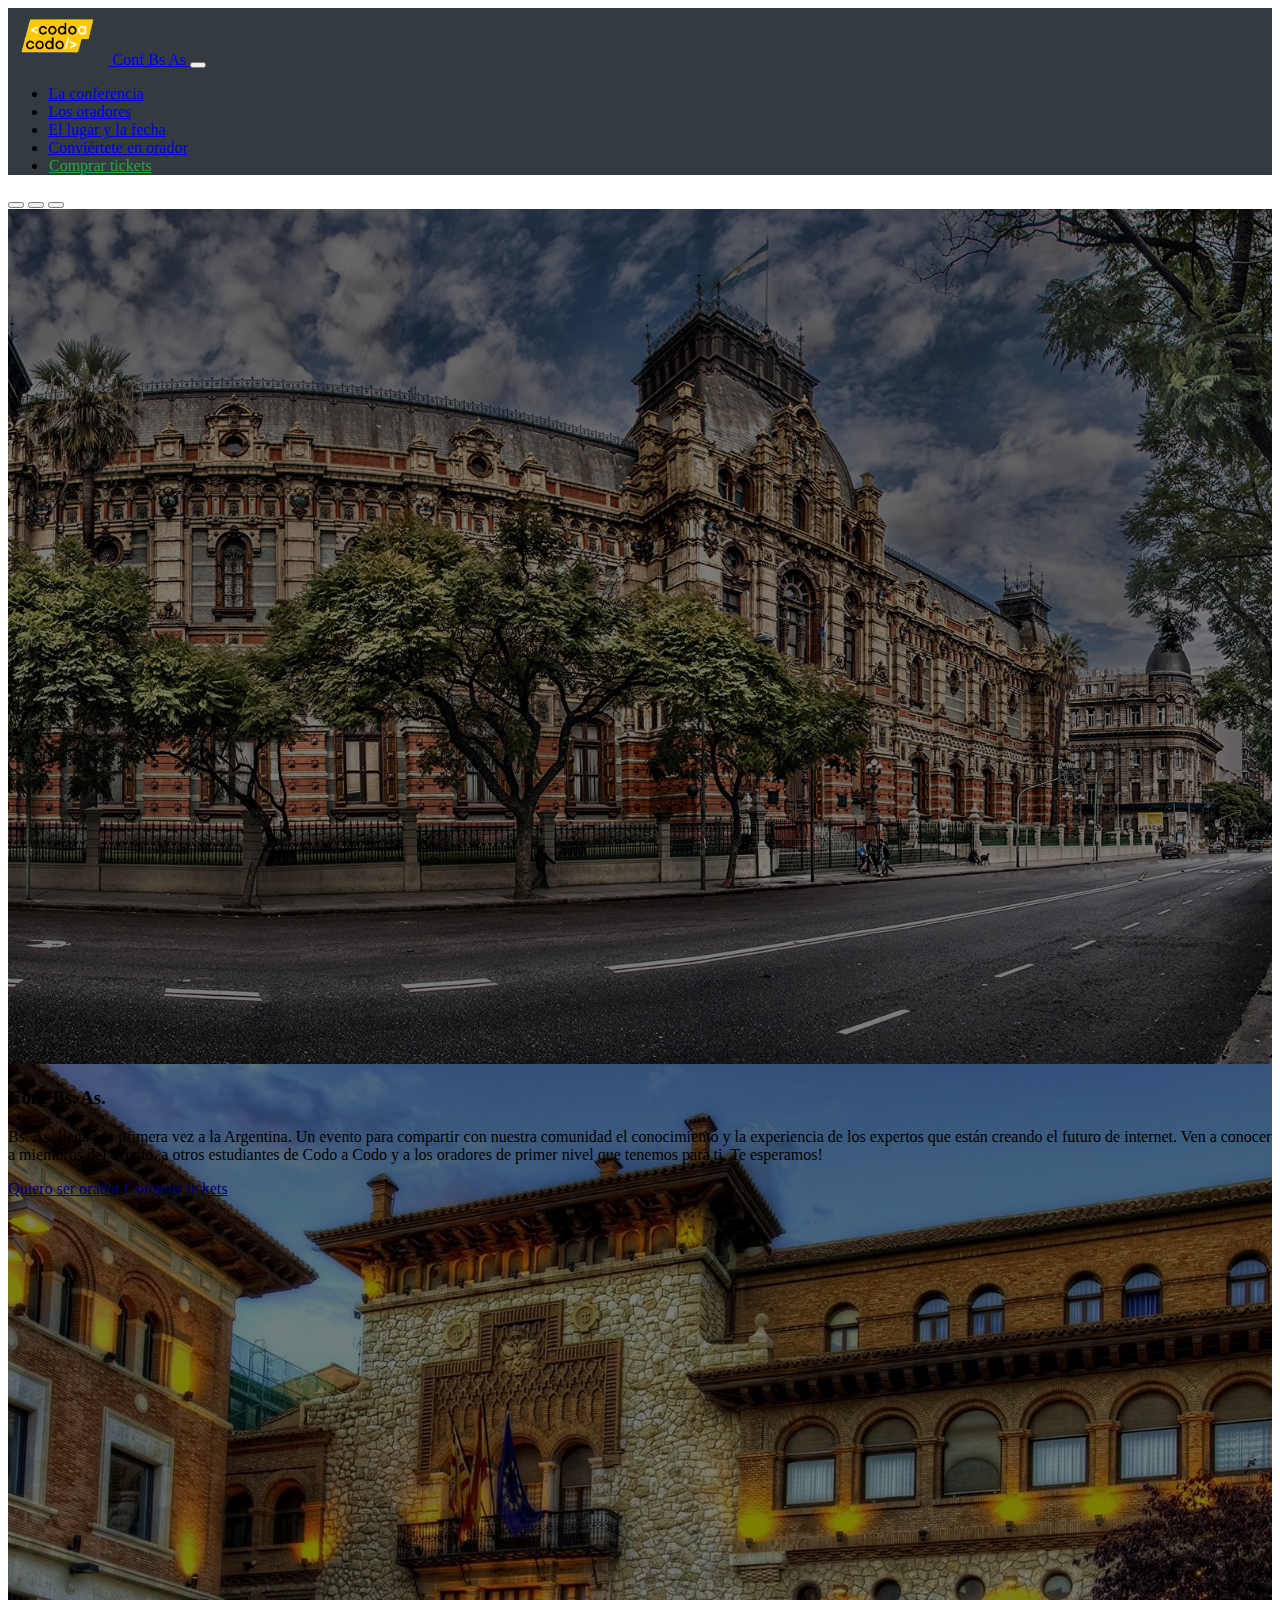
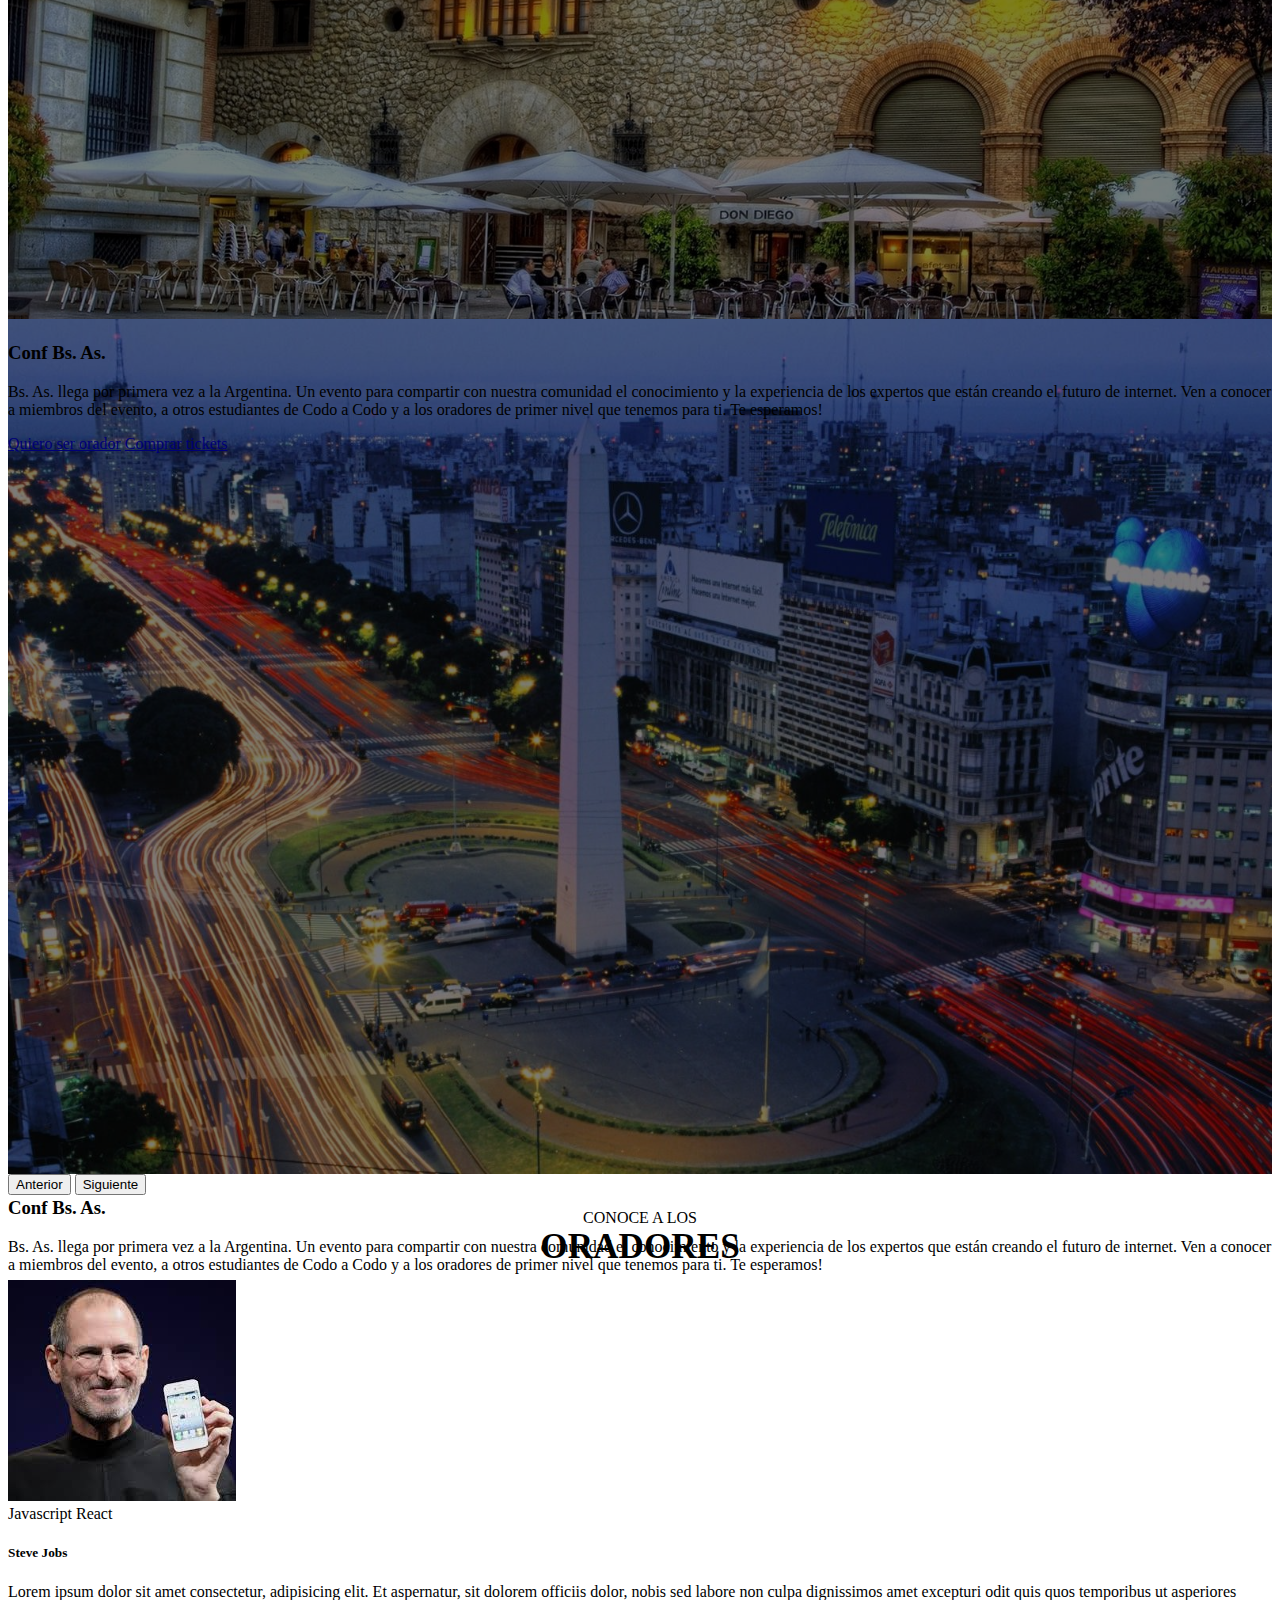
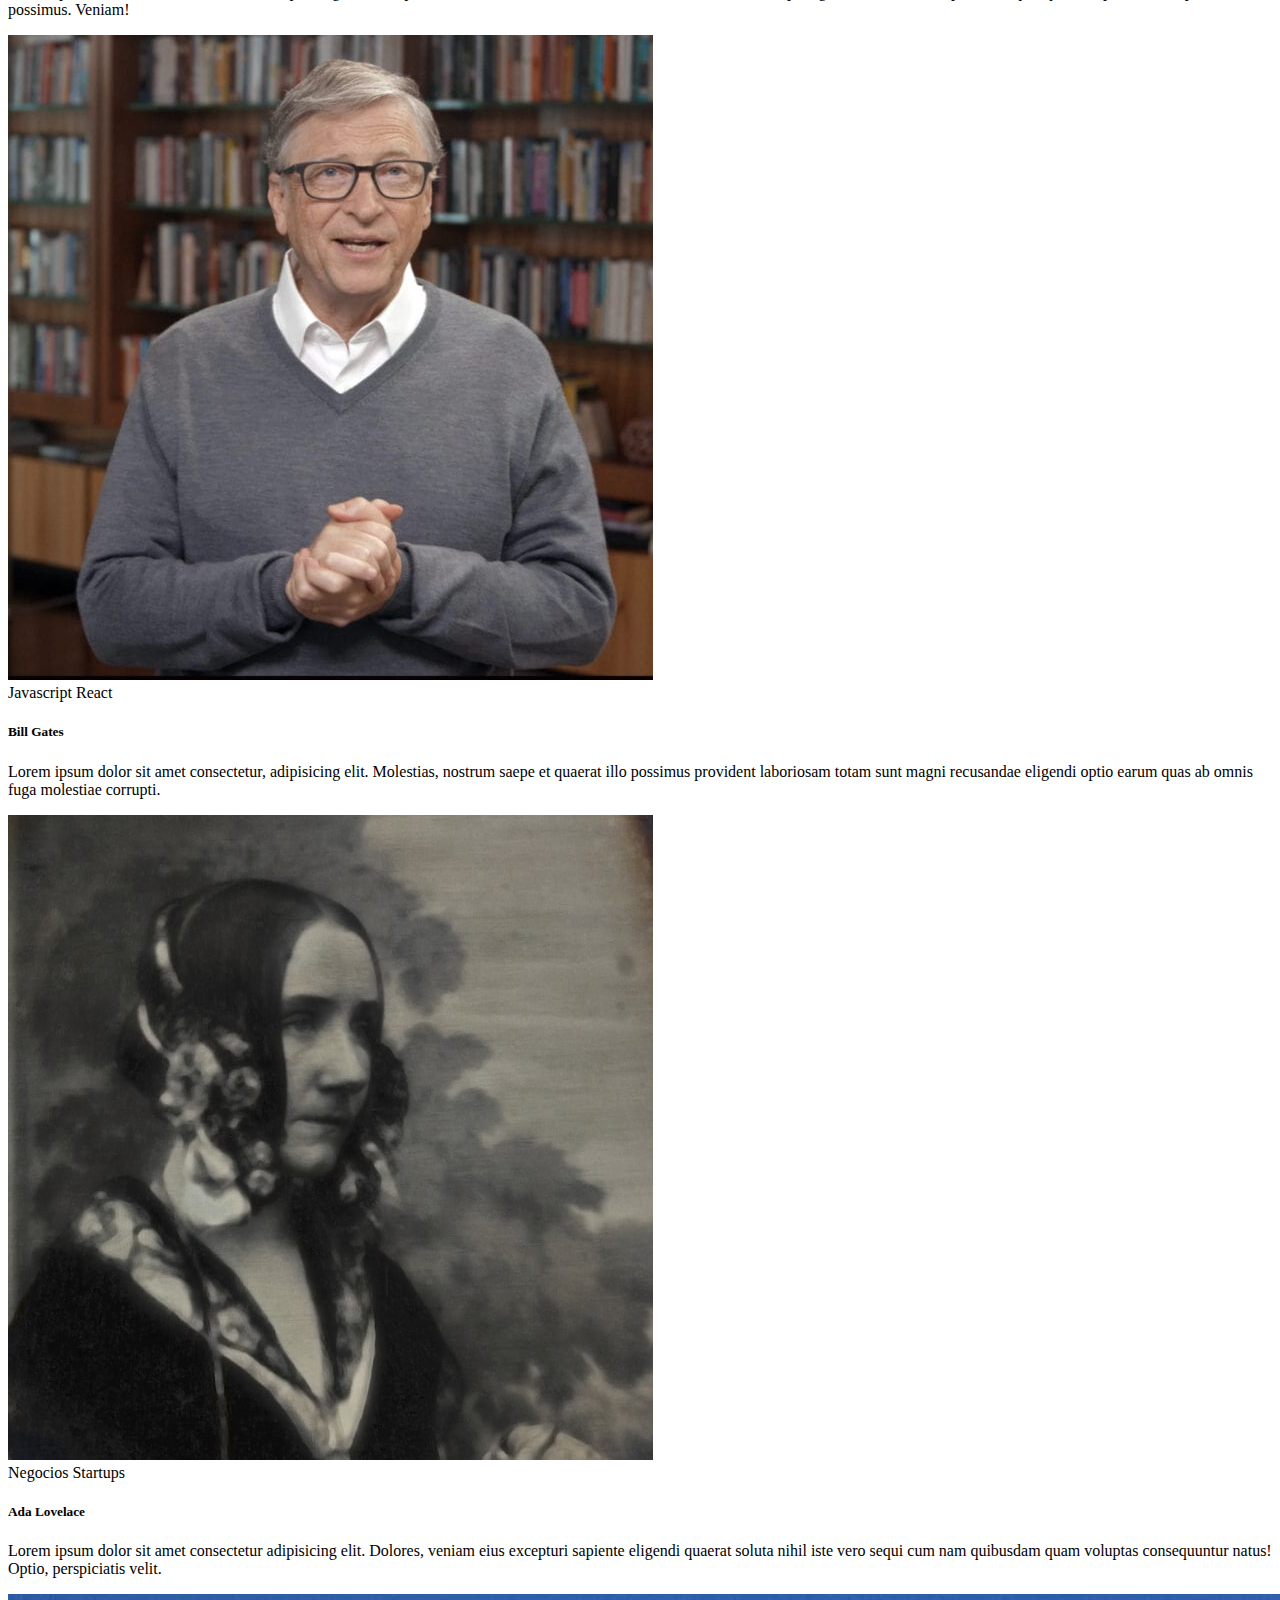
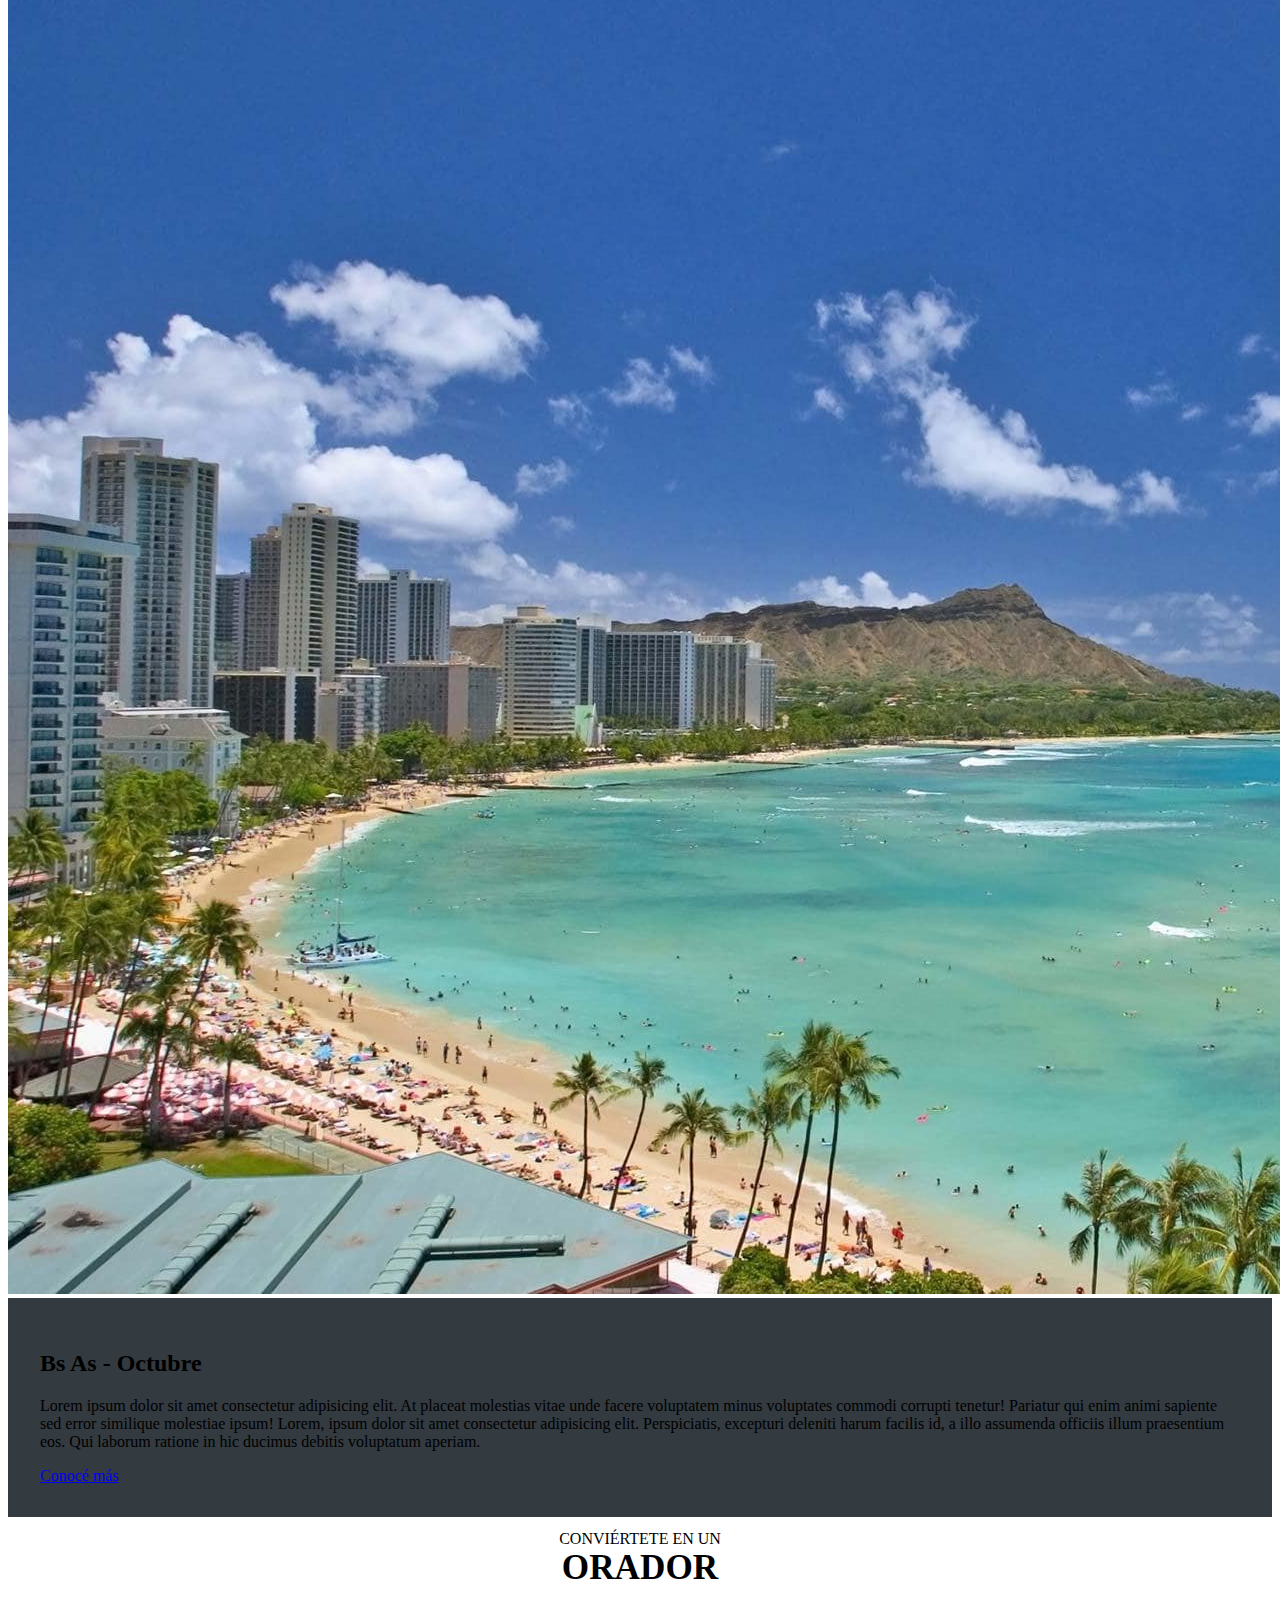
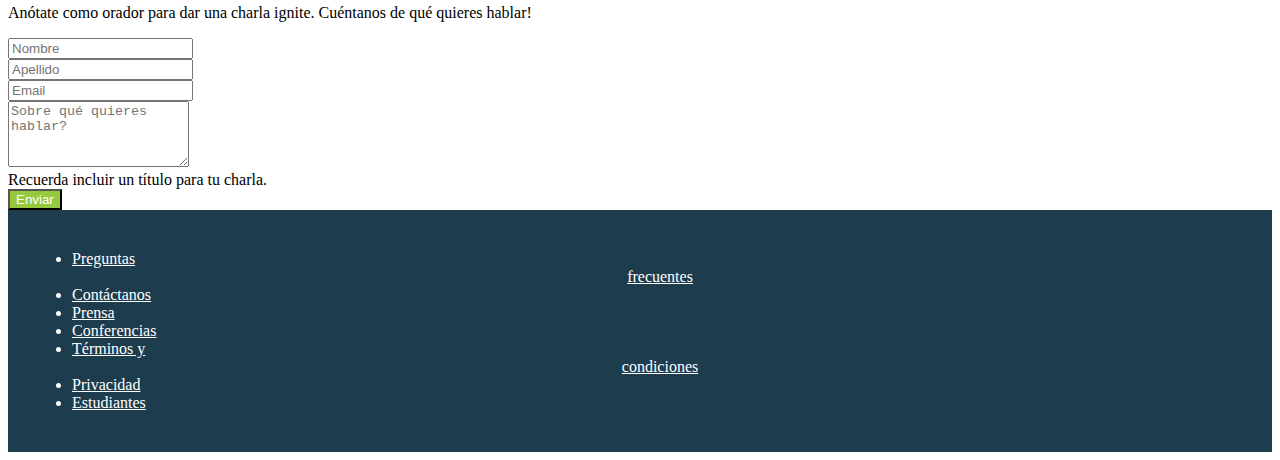
==== index.html @ 6dbdef57 "Version 1" ====
<!doctype html>
<html lang="es">

<head>
  <meta charset="utf-8">
  <meta name="viewport" content="width=device-width, initial-scale=1">

  <link href="../bootstrap-5.1.3-dist/css/bootstrap.min.css" rel="stylesheet" >
  <link rel="stylesheet" href="css/estilos-propios.css">
  <link rel="stylesheet" href="css/estilos.css">
  <link rel="shortcut icon" href="./img/codoacodo-min.png" type="image/x-icon">

  <title>Trabajo Integrador</title>
</head>
<body>

<header>
    <nav class="navbar navbar-dark bg-dark fixed-top navbar-expand-lg">
        <div class="container">
            <a class="navbar-brand" href="index.html">
                <img src="img/codoacodo-min.png" alt="Codo a Codo logo">
                Conf Bs As
            </a>
            <button class="navbar-toggler" type="button" data-bs-toggle="collapse"
                data-bs-target="#navbarSupportedContent" aria-controls="navbarSupportedContent" aria-expanded="false"
                aria-label="Toggle navigation">
                <span class="navbar-toggler-icon"></span>
            </button>
            <div class="collapse navbar-collapse justify-content-end" id="navbarSupportedContent">
                <ul class="navbar-nav mb-2 mb-lg-0">
                    <li class="nav-item">
                        <a class="nav-link active" aria-current="page" href="#">La conferencia</a>
                    </li>
                    <li class="nav-item">
                        <a class="nav-link" href="#oradores">Los oradores</a>
                    </li>
                    <li class="nav-item">
                        <a class="nav-link" href="#lugar">El lugar y la fecha</a>
                    </li>
                    <li class="nav-item">
                        <a class="nav-link" href="#form-orador">Conviértete en orador</a>
                    </li>
                    <li class="nav-item">
                        <a class="nav-link btn-compra-tickets" href="comprar-tickets.html">Comprar tickets</a>
                    </li>
                </ul>
            </div>
        </div>
    </nav>
</header>

<main>

    <div id="myCarousel" class="carousel slide mb-4" data-bs-ride="carousel">
        <div class="carousel-indicators">
            <button type="button" data-bs-target="#myCarousel" data-bs-slide-to="0" class="active" aria-current="true"
                aria-label="Slide 1"></button>
            <button type="button" data-bs-target="#myCarousel" data-bs-slide-to="1" aria-label="Slide 2"></button>
            <button type="button" data-bs-target="#myCarousel" data-bs-slide-to="2" aria-label="Slide 3"></button>
        </div>
        <div class="carousel-inner">
            <div class="carousel-item active bg-carousel-ba1">
                <svg class="bd-placeholder-img" width="100%" height="100%" xmlns="http://www.w3.org/2000/svg" aria-hidden="true" preserveAspectRatio="xMidYMid slice" focusable="false"><rect width="100%" height="100%" fill="#000"/></svg>
                <div class="container">
                    <div class="carousel-caption text-end pb-5">
                        <div class="row">
                            <div class="col-lg-8 offset-lg-6">
                                <h3>Conf Bs. As.</h3>
                                <p>Bs. As. llega por primera vez a la Argentina. Un evento para compartir con nuestra comunidad el conocimiento y la experiencia de los expertos que están creando el futuro de internet. Ven a conocer a miembros del evento, a otros estudiantes de Codo a Codo y a los oradores de primer nivel que tenemos para ti. Te esperamos!</p>
                                <p><a class="btn btn-outline-light mb-3" href="#form-orador">Quiero ser orador</a> <a class="btn btn-success ms-2 mb-3" href="comprar-tickets.html">Comprar tickets</a></p>
                            </div>
                        </div>
                    </div>
                </div>
            </div>
            <div class="carousel-item bg-carousel-ba2">
                <svg class="bd-placeholder-img" width="100%" height="100%" xmlns="http://www.w3.org/2000/svg" aria-hidden="true" preserveAspectRatio="xMidYMid slice" focusable="false"><rect width="100%" height="100%" fill="#000"/></svg>
                <div class="container">
                    <div class="carousel-caption text-end pb-5">
                        <div class="row">
                            <div class="col-lg-6 offset-lg-6">
                                <h3>Conf Bs. As.</h3>
                                <p>Bs. As. llega por primera vez a la Argentina. Un evento para compartir con nuestra comunidad el conocimiento y la experiencia de los expertos que están creando el futuro de internet. Ven a conocer a miembros del evento, a otros estudiantes de Codo a Codo y a los oradores de primer nivel que tenemos para ti. Te esperamos!</p>
                                <p><a class="btn btn-outline-light mb-3" href="#form-orador">Quiero ser orador</a> <a class="btn btn-success ms-2 mb-3" href="comprar-tickets.html">Comprar tickets</a></p>
                            </div>
                        </div>
                    </div>
                </div>
            </div>
            <div class="carousel-item bg-carousel-ba3">
                <svg class="bd-placeholder-img" width="100%" height="100%" xmlns="http://www.w3.org/2000/svg" aria-hidden="true" preserveAspectRatio="xMidYMid slice" focusable="false"><rect width="100%" height="100%" fill="#000"/></svg>
                <div class="container">
                    <div class="carousel-caption text-end pb-5">
                        <div class="row">
                            <div class="col-lg-6 offset-lg-6">
                                <h3>Conf Bs. As.</h3>
                                <p>Bs. As. llega por primera vez a la Argentina. Un evento para compartir con nuestra comunidad el conocimiento y la experiencia de los expertos que están creando el futuro de internet. Ven a conocer a miembros del evento, a otros estudiantes de Codo a Codo y a los oradores de primer nivel que tenemos para ti. Te esperamos!</p>
                                <p><a class="btn btn-outline-light mb-3" href="#form-orador">Quiero ser orador</a> <a class="btn btn-success ms-2 mb-3" href="comprar-tickets.html">Comprar tickets</a></p>
                            </div>
                        </div>
                    </div>
                </div>
            </div>
        </div>
        <button class="carousel-control-prev" type="button" data-bs-target="#myCarousel" data-bs-slide="prev">
            <span class="carousel-control-prev-icon" aria-hidden="true"></span>
            <span class="visually-hidden">Anterior</span>
        </button>
        <button class="carousel-control-next" type="button" data-bs-target="#myCarousel" data-bs-slide="next">
            <span class="carousel-control-next-icon" aria-hidden="true"></span>
            <span class="visually-hidden">Siguiente</span>
        </button>
    </div>

    <section class="container mb-4" id="oradores">
        <h2 class="titulo-gral">Conoce a los <span>oradores</span></h2>

        <div class="row justify-content-center">
            <div class="col-md-11">
                <div class="row row-cols-1 row-cols-md-3 g-4">
                    <div class="col">
                        <div class="card h-100">
                            <img src="img/steve-min.jpg" class="card-img-top" alt="...">
                            <div class="card-body">
                                <div class="mb-2">
                                    <span class="badge bg-warning text-dark">Javascript</span>
                                    <span class="badge bg-info">React</span>
                                </div>
                                <h5 class="card-title">Steve Jobs</h5>
                                <p class="card-text">Lorem ipsum dolor sit amet consectetur, adipisicing elit. Et aspernatur, sit dolorem officiis dolor, nobis sed labore non culpa dignissimos amet excepturi odit quis quos temporibus ut asperiores possimus. Veniam!</p>
                            </div>
                        </div>
                    </div>
                    <div class="col">
                        <div class="card h-100">
                            <img src="img/bill-min.jpg" class="card-img-top" alt="...">
                            <div class="card-body">
                                <div class="mb-2">
                                    <span class="badge bg-warning text-dark">Javascript</span>
                                    <span class="badge bg-info">React</span>
                                </div>
                                <h5 class="card-title">Bill Gates</h5>
                                <p class="card-text">Lorem ipsum dolor sit amet consectetur, adipisicing elit. Molestias, nostrum saepe et quaerat illo possimus provident laboriosam totam sunt magni recusandae eligendi optio earum quas ab omnis fuga molestiae corrupti.</p>
                            </div>
                        </div>
                    </div>
                    <div class="col">
                        <div class="card h-100">
                            <img src="img/ada-min.jpeg" class="card-img-top" alt="...">
                            <div class="card-body">
                                <div class="mb-2">
                                    <span class="badge bg-secondary">Negocios</span>
                                    <span class="badge bg-danger">Startups</span>
                                </div>
                                <h5 class="card-title">Ada Lovelace</h5>
                                <p class="card-text">Lorem ipsum dolor sit amet consectetur adipisicing elit. Dolores, veniam eius excepturi sapiente eligendi quaerat soluta nihil iste vero sequi cum nam quibusdam quam voluptas consequuntur natus! Optio, perspiciatis velit.</p>
                            </div>
                        </div>
                    </div>
                </div>
            </div>
        </div>

    </section>

    <section class="mb-4" id="lugar">
        <div class="row g-0">
            <div class="col-md">
                <img src="img/honolulu-min.jpg" alt="Honolulu" class="img-fluid">
            </div>
            <div class="col-md text-light bg-aside1">
                <h2>Bs As - Octubre</h2>
                <p>Lorem ipsum dolor sit amet consectetur adipisicing elit. At placeat molestias vitae unde facere voluptatem minus voluptates commodi corrupti tenetur! Pariatur qui enim animi sapiente sed error similique molestiae ipsum! Lorem, ipsum dolor sit amet consectetur adipisicing elit. Perspiciatis, excepturi deleniti harum facilis id, a illo assumenda officiis illum praesentium eos. Qui laborum ratione in hic ducimus debitis voluptatum aperiam.</p>
                <a class="btn btn-outline-light" href="#">Conocé más</a>
            </div>
        </div>
    </section>

    <section class="container" id="form-orador">
        <div class="row justify-content-center">
            <div class="col-lg-8 col-xl-7">
                <h2 class="titulo-gral">Conviértete en un <span>orador</span></h2>
                <p class="text-center">Anótate como orador para dar una charla ignite. Cuéntanos de qué quieres hablar!</p>
                <form action="">
                    <div class="row gx-2">
                        <div class="col-md mb-3">
                            <input type="text" class="form-control" placeholder="Nombre" aria-label="Nombre" required>
                        </div>
                        <div class="col-md mb-3">
                            <input type="text" class="form-control" placeholder="Apellido" aria-label="Apellido" required>
                        </div>
                    </div>
                    <div class="row">
                        <div class="col mb-3">
                            <input type="email" class="form-control" placeholder="Email" aria-label="Email" required>
                        </div>
                    </div>
                    <div class="row">
                        <div class="col mb-3">
                            <textarea class="form-control" id="exampleFormControlTextarea1" rows="4"
                                placeholder="Sobre qué quieres hablar?" required></textarea>
                            <div id="emailHelp" class="form-text mb-3">Recuerda incluir un título para tu charla.</div>
                            <div class="d-grid">
                                <button type="submit" class="btn btn-lg btn-form">Enviar</button>
                            </div>
                        </div>
                    </div>
                </form>
            </div>
        </div>
    </section>

</main>

<footer id="main-footer">
    <div class="container">
        <ul class="nav justify-content-center justify-content-lg-between align-items-center">
            <li class="nav-item">
                <a class="nav-link" href="#">Preguntas <span>frecuentes</span></a>
            </li>
            <li class="nav-item">
                <a class="nav-link" href="#">Contáctanos</a>
            </li>
            <li class="nav-item">
                <a class="nav-link" href="#">Prensa</a>
            </li>
            <li class="nav-item">
                <a class="nav-link" href="#">Conferencias</a>
            </li>
            <li class="nav-item">
                <a class="nav-link" href="#">Términos y <span>condiciones</span></a>
            </li>
            <li class="nav-item">
                <a class="nav-link" href="#">Privacidad</a>
            </li>
            <li class="nav-item">
                <a class="nav-link" href="#">Estudiantes</a>
            </li>
        </ul>
    </div>
</footer>

<script src="../bootstrap-5.1.3-dist/js/bootstrap.bundle.min.js" ></script>

</body>
</html>
---- css/estilos-propios.css ----
/* HEADER
------------------------- */

.navbar-brand img { max-width: 100px; }

.bg-dark { background: #333a40!important; }

.navbar-dark .navbar-nav .btn-compra-tickets { color: #25a342; }

@media (min-width: 992px) {
  .btn-compra-tickets {
    border: 1px solid transparent;
    border-radius: .8rem;
  }
  .btn-compra-tickets:hover,
  .navbar-dark .navbar-nav .btn-compra-tickets.active {
    background: #25a342;
  }
}

.pt-section { padding-top: 7rem; }

/* ESTILOS TITULOS
-------------------------------------------------- */

.titulo-gral {
  text-align: center;
  font-weight: 400;
  text-transform: uppercase;
  font-size: 1rem;
}
.titulo-gral span {
  display: block;
  font-weight: 700;
  font-size: 2.2rem;
} 

/* CAROUSEL
-------------------------------------------------- */

.bg-carousel-ba1 { background-image: url(../img/ba1-min.jpg); }
.bg-carousel-ba2 { background-image: url(../img/ba2-min.jpg); }
.bg-carousel-ba3 { background-image: url(../img/ba3-min.jpg); }

.carousel-item {
  background-size: cover;
  background-position: center center;
}
.carousel-item svg { opacity: .5; }

.carousel-caption {
  bottom: 3rem;
  z-index: 10;
}

.carousel-item {
  height: 37rem;
  min-height: 95vh;
}

/* SECCION MITAD IMG, MITAD TEXTO
-------------------------------------------------- */

.bg-aside1 {
  background: #333a40;
  padding: 2rem;
}

/* FORMULARIO CONVIERTETE EN ORADOR
-------------------------------------------------- */

.btn-form {
  background: #96c93e;
  color: #fff !important;
}
.btn-form:hover { background: #74aa17; }

/* FORM COMPRAR TICKETS
-------------------------------------------------- */

#totalPago {
  font-size: 1.4rem;
  font-weight: 700;
}


/* .formulario__mensaje-exito {
	font-size: 14px;
	color: #119200;
	display: none;
}

.formulario__mensaje-exito-activo {
	display: block;
}

.formulario__mensaje {
	height: 45px;
	line-height: 45px;
	background: #F66060;
	padding: 0 15px;
	border-radius: 3px;
	display: none;
}

.formulario__mensaje-activo {
	display: block;
}

.formulario__input-error {
	font-size: 12px;
	margin-bottom: 0;
	display: none;
} */


/* ----- -----  Estilos para Validacion ----- ----- */

.formulario__grupo-correcto .formulario__validacion-estado {
	color: #d1921e;
	opacity: 1;
}

.formulario__grupo-incorrecto .formulario__input {
	border: 3px solid #cb3a3a;
}

.formulario__input-error{
  font-size: 12px;
  margin-bottom: 0;
  display: none; 
}
.formulario__input-error-activo{
 
  display: block;  /*mostrar mensaje  */
}


/* FOOTER
-------------------------------------------------- */

#main-footer {
  background: #1d3c4e;
  color: #fff;
  padding: 1.5rem;
}

#main-footer .nav-link {
  color: #fff;
  text-align: center;
}
#main-footer .nav-link:hover { opacity: .7; }

@media (min-width: 992px) {
  #main-footer .nav-link span { display: block; }
}
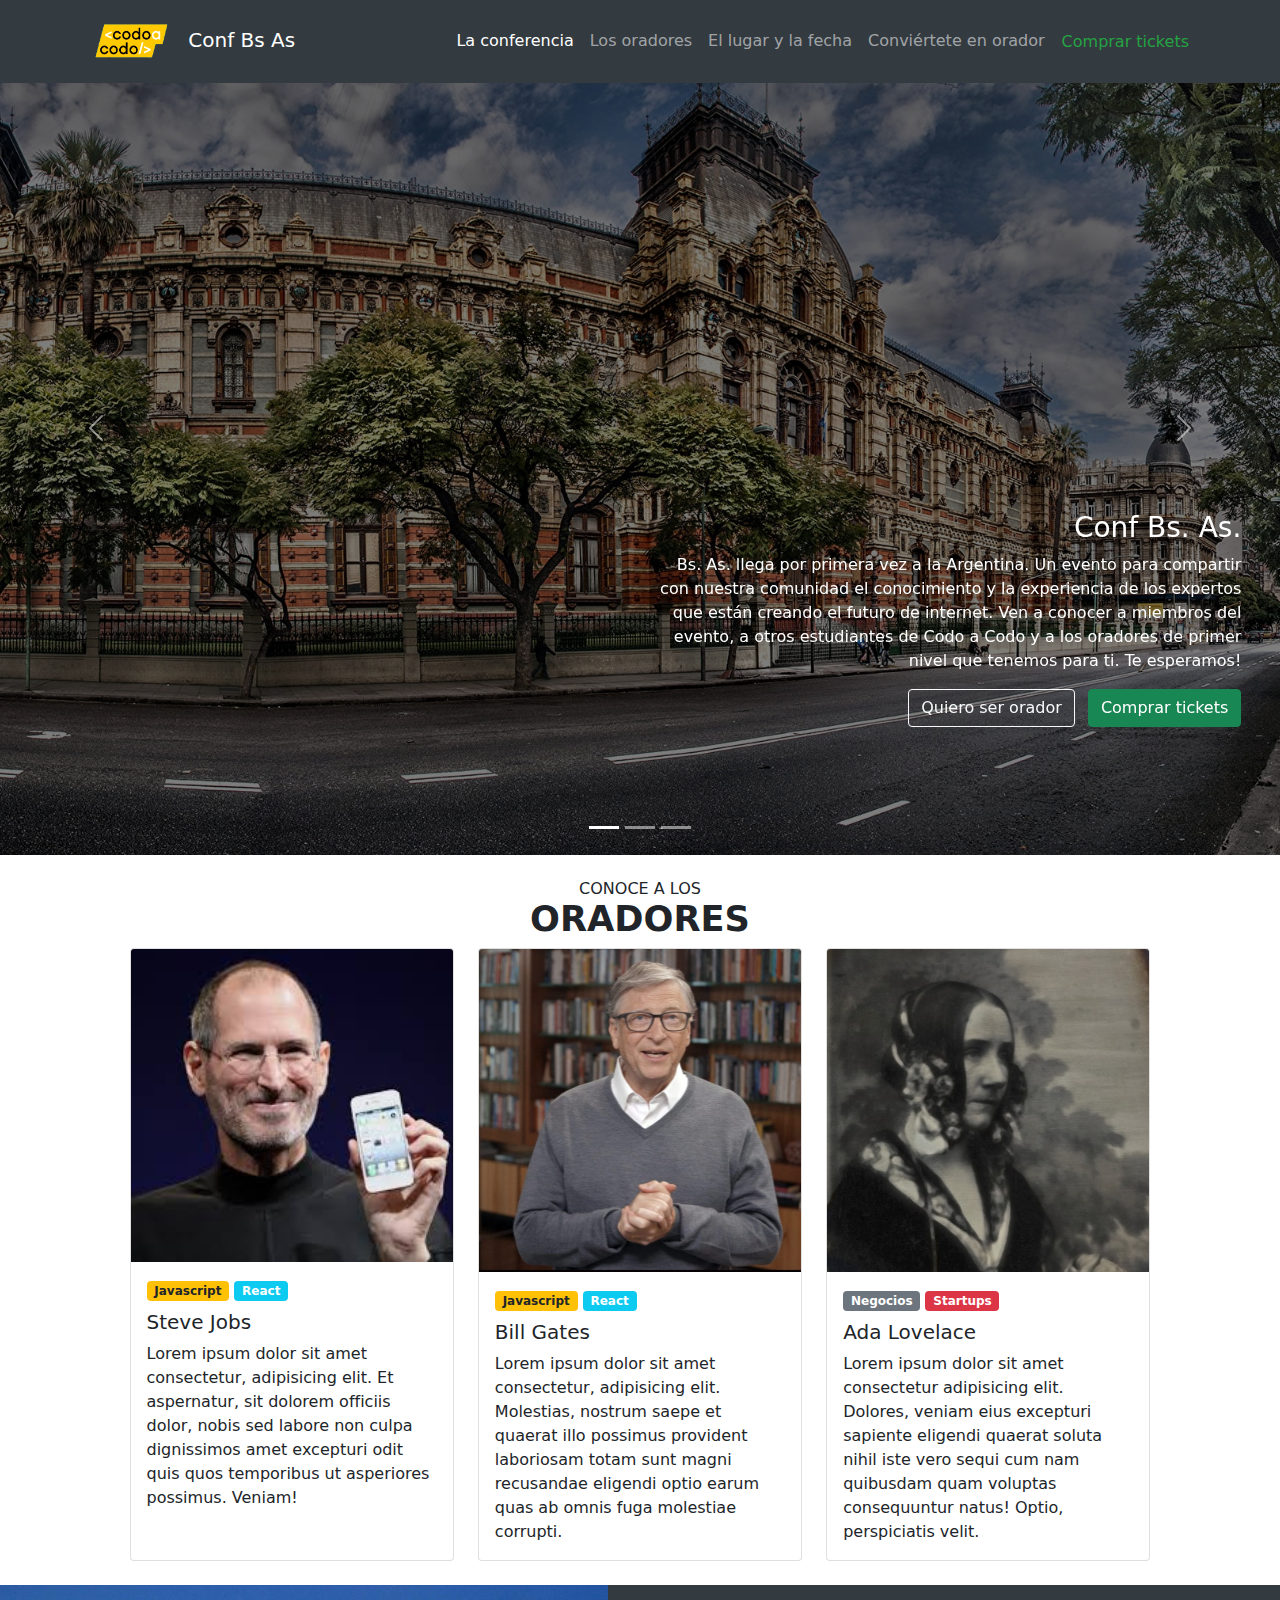
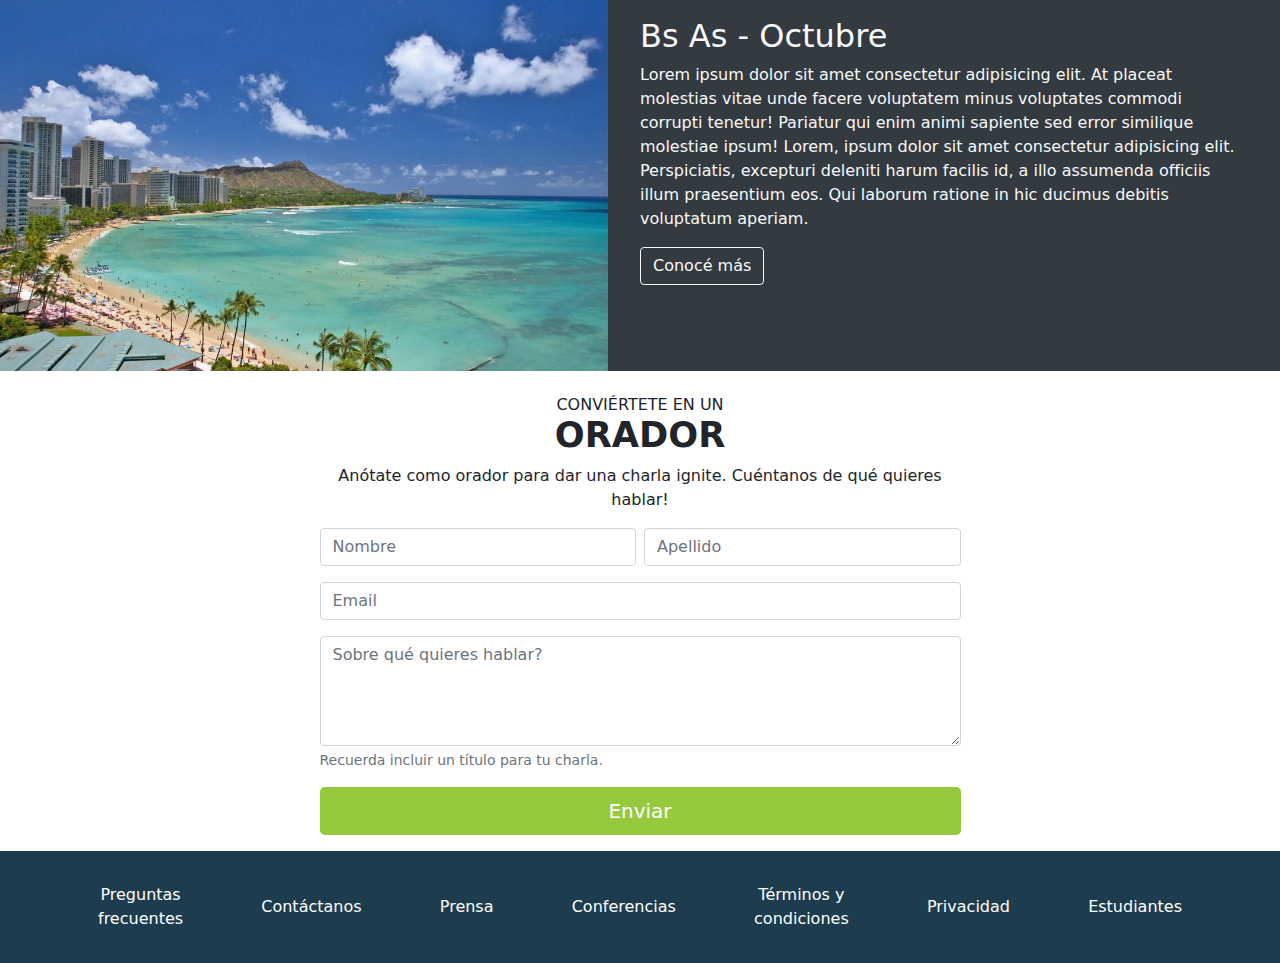
==== commit f3dfbfb1: "Segundo" ====
--- a/index.html
+++ b/index.html
@@ -5,7 +5,7 @@
   <meta charset="utf-8">
   <meta name="viewport" content="width=device-width, initial-scale=1">
 
-  <link href="../bootstrap-5.1.3-dist/css/bootstrap.min.css" rel="stylesheet" >
+  <link href="css/bootstrap.min.css" rel="stylesheet" >
   <link rel="stylesheet" href="css/estilos-propios.css">
   <link rel="stylesheet" href="css/estilos.css">
   <link rel="shortcut icon" href="./img/codoacodo-min.png" type="image/x-icon">
